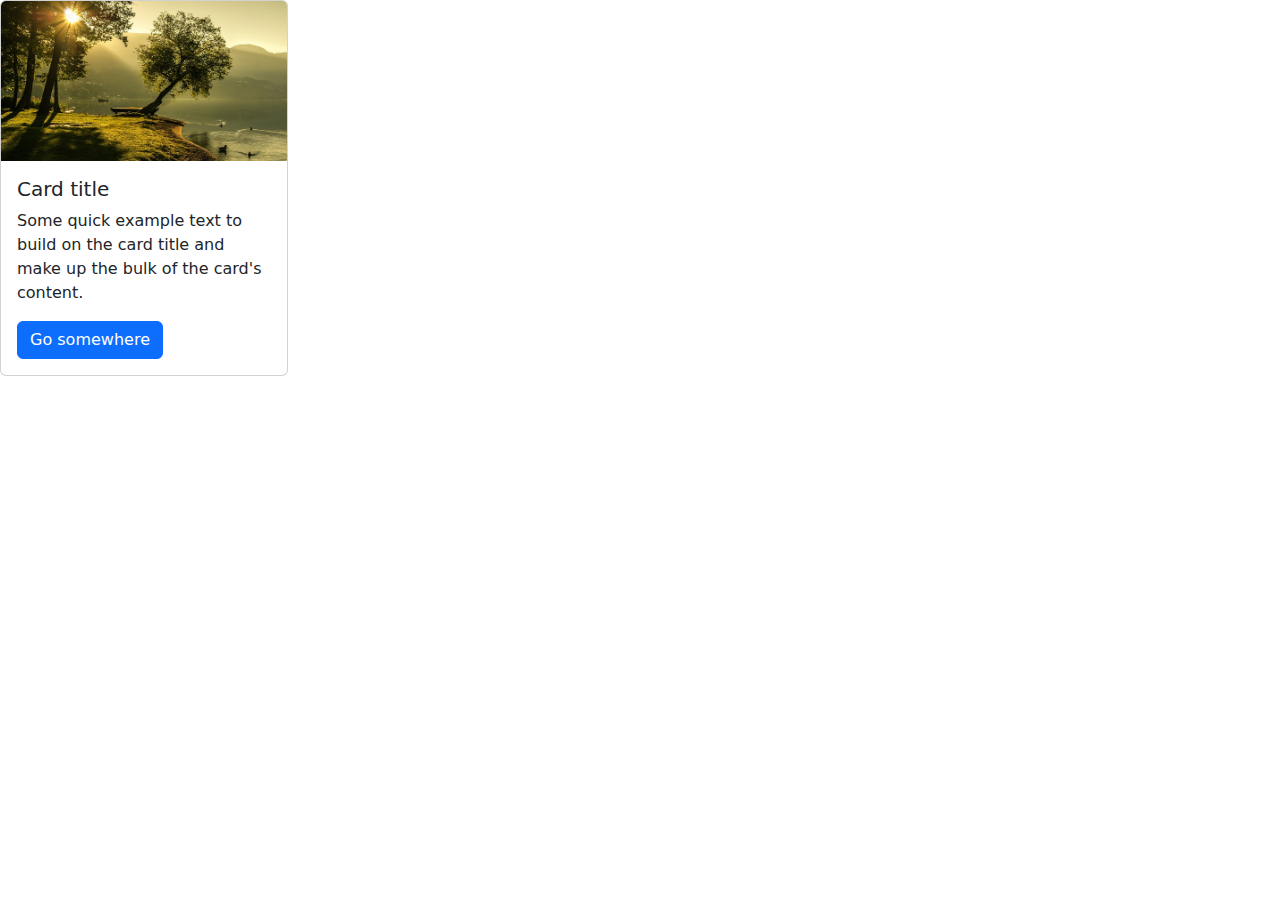
==== lugares.html @ 43816510 "proyecto" ====
<!DOCTYPE html>
<html lang="es">
  <head>
    <meta charset="utf-8" />
    <meta name="viewport" content="width=device-width, initial-scale=1" />
    <title>HTML+CSS</title>
    <link href="css/bootstrap.min.css" rel="stylesheet" />
    <link rel="stylesheet" href="css/font/bootstrap-icons.min.css">
  </head>
  <body>
    <div class="card" style="width: 18rem;">
      <img src="images/paisaje1.png" class="card-img-top" alt="paisaje1">
      <div class="card-body">
        <h5 class="card-title">Card title</h5>
        <p class="card-text">Some quick example text to build on the card title and make up the bulk of the card's content.</p>
        <a href="#" class="btn btn-primary">Go somewhere</a>
      </div>
    </div>
      <script src="js/bootstrap.bundle.min.js"></script>
      <script>
        function Saludo() {
          alert("Esperaaaaaaaaaaaaaaaaaaaa");
        }
      </script>
  </html>
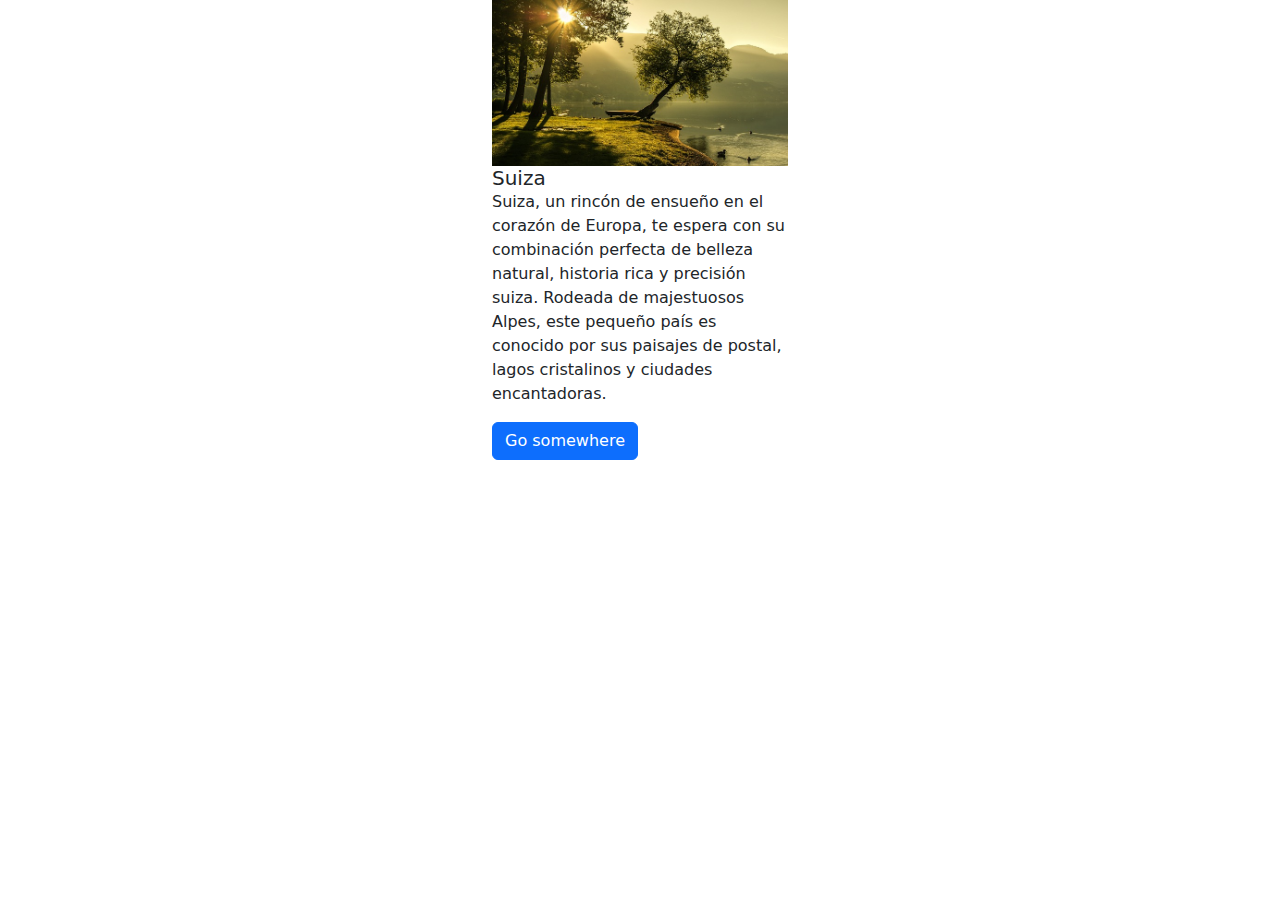
==== commit 23e807b6: "proyecto" ====
--- a/lugares.html
+++ b/lugares.html
@@ -6,13 +6,17 @@
     <title>HTML+CSS</title>
     <link href="css/bootstrap.min.css" rel="stylesheet" />
     <link rel="stylesheet" href="css/font/bootstrap-icons.min.css">
+    <link rel="stylesheet" href="css/styles2.css">
   </head>
   <body>
-    <div class="card" style="width: 18rem;">
+    <div class="container" class="card" style="width: 20rem;">
       <img src="images/paisaje1.png" class="card-img-top" alt="paisaje1">
       <div class="card-body">
-        <h5 class="card-title">Card title</h5>
-        <p class="card-text">Some quick example text to build on the card title and make up the bulk of the card's content.</p>
+        <h5 class="card-title">Suiza</h5>
+        <p class="card-text">
+          Suiza, un rincón de ensueño en el corazón de Europa, te espera con su combinación perfecta de belleza natural, historia rica y precisión suiza. Rodeada de majestuosos Alpes, este pequeño país es conocido por sus paisajes de postal, lagos cristalinos y ciudades encantadoras.
+          
+          </p>
         <a href="#" class="btn btn-primary">Go somewhere</a>
       </div>
     </div>
--- a/css/styles2.css
+++ b/css/styles2.css
@@ -0,0 +1,3 @@
+.body {
+    background: url(https://img.freepik.com/vector-gratis/fondo-escritorio-moderno-vector-diseno-azul-geometrico_53876-135923.jpg?w=740&t=st=1694053117~exp=1694053717~hmac=87327f58bc742d68bd869ce7e7176e1f64639bf086c88d826f60a5233184f432);
+}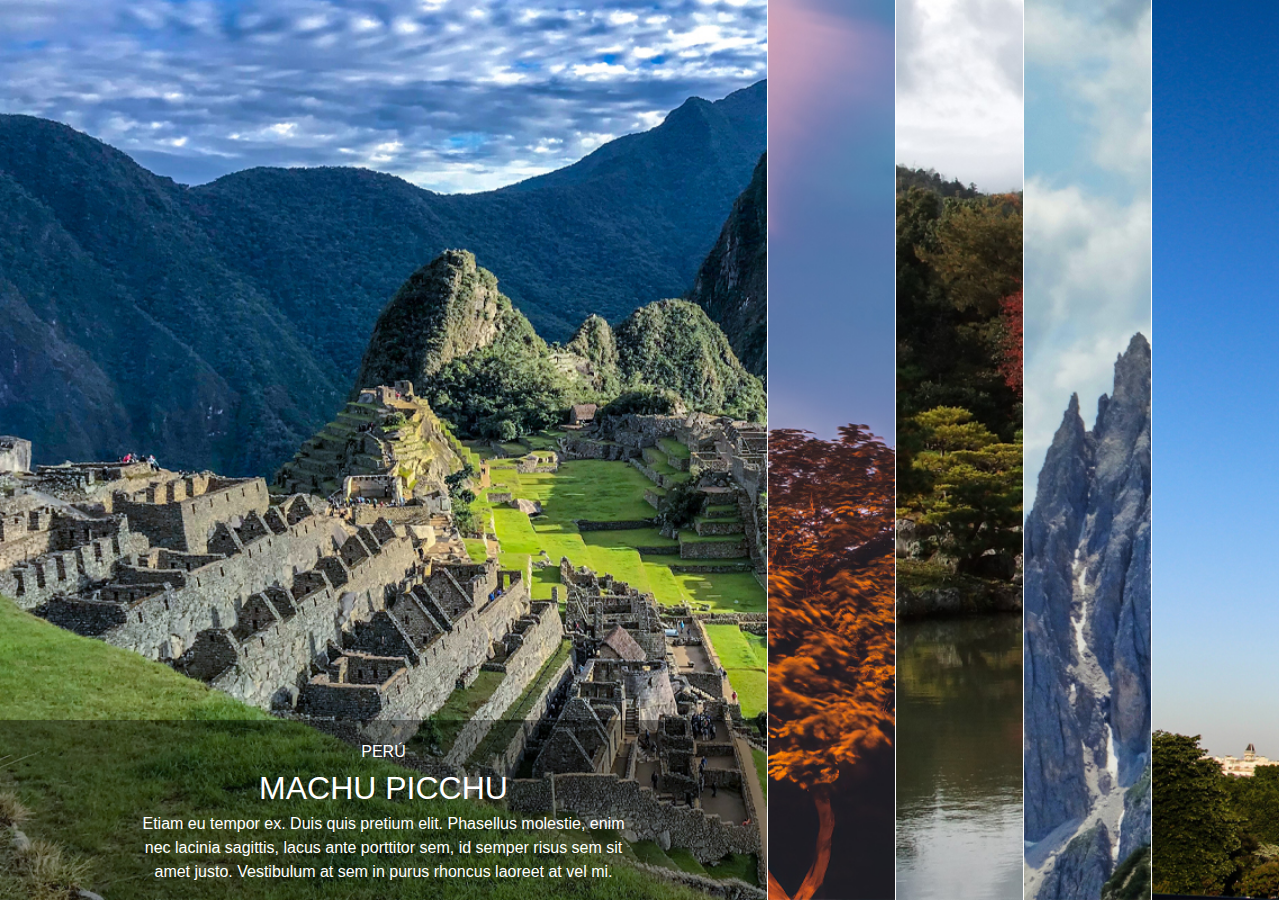
==== commit d18c5edc: "proyecto" ====
--- a/lugares.html
+++ b/lugares.html
@@ -5,25 +5,73 @@
     <meta name="viewport" content="width=device-width, initial-scale=1" />
     <title>HTML+CSS</title>
     <link href="css/bootstrap.min.css" rel="stylesheet" />
-    <link rel="stylesheet" href="css/font/bootstrap-icons.min.css">
-    <link rel="stylesheet" href="css/styles2.css">
+    <link rel="stylesheet" href="css/font/bootstrap-icons.min.css" />
+    <link rel="stylesheet" href="estilos.css" />
   </head>
   <body>
-    <div class="container" class="card" style="width: 20rem;">
-      <img src="images/paisaje1.png" class="card-img-top" alt="paisaje1">
-      <div class="card-body">
-        <h5 class="card-title">Suiza</h5>
-        <p class="card-text">
-          Suiza, un rincón de ensueño en el corazón de Europa, te espera con su combinación perfecta de belleza natural, historia rica y precisión suiza. Rodeada de majestuosos Alpes, este pequeño país es conocido por sus paisajes de postal, lagos cristalinos y ciudades encantadoras.
-          
-          </p>
-        <a href="#" class="btn btn-primary">Go somewhere</a>
-      </div>
-    </div>
-      <script src="js/bootstrap.bundle.min.js"></script>
-      <script>
-        function Saludo() {
-          alert("Esperaaaaaaaaaaaaaaaaaaaa");
-        }
-      </script>
-  </html>     +    <main class="content">
+      <ul>
+        <li>
+          <div class="content">
+            <span>PERÚ</span>
+            <h2>MACHU PICCHU</h2>
+            <p>
+              Etiam eu tempor ex. Duis quis pretium elit. Phasellus molestie,
+              enim nec lacinia sagittis, lacus ante porttitor sem, id semper
+              risus sem sit amet justo. Vestibulum at sem in purus rhoncus
+              laoreet at vel mi.
+            </p>
+          </div>
+        </li>
+        <li>
+          <div class="content">
+            <span>DUBAI</span>
+            <h2>BURJ KHALIFA</h2>
+            <p>
+              Integer id eros euismod dui cursus pharetra. Donec sed consequat
+              tortor, nec egestas erat. Donec et condimentum nunc, non malesuada
+              purus. In sed libero ut nunc tincidunt finibus ultricies quis
+              libero.
+            </p>
+          </div>
+        </li>
+        <li>
+          <div class="content">
+            <span>JAPAN</span>
+            <h2>KYOTO TEMPLE</h2>
+            <p>
+              Phasellus at nisl quis ligula interdum interdum vitae in orci.
+              Nunc hendrerit sagittis fringilla. Nullam gravida condimentum
+              erat, non scelerisque erat molestie non. Donec eu pellentesque
+              dolor.
+            </p>
+          </div>
+        </li>
+        <li>
+          <div class="content">
+            <span>CROATIA</span>
+            <h2>ALPS VALLEY</h2>
+            <p>
+              Etiam nec ex eu turpis viverra faucibus nec et felis. Ut urna
+              ante, sodales eu suscipit eget, interdum eget velit. Mauris erat
+              dui, viverra nec ligula ut, finibus viverra massa. Sed sed mauris
+              odio.
+            </p>
+          </div>
+        </li>
+        <li>
+          <div class="content">
+            <span>FRANCE</span>
+            <h2>EIFFEL TOWER</h2>
+            <p>
+              In vel commodo risus, egestas efficitur nibh. Vestibulum ac
+              pulvinar tortor. Nullam euismod dui nunc, fermentum semper ante
+              varius non. Nullam maximus commodo ullamcorper. Duis a elit eget
+              mi egestas ullamcorper in eu diam.
+            </p>
+          </div>
+        </li>
+      </ul>
+    </main>
+  </body>
+</html>
--- a/estilos.css
+++ b/estilos.css
@@ -0,0 +1,89 @@
+body {
+    margin: 0;
+    padding: 0;
+    font-family: sans-serif;
+    overflow-x: hidden;
+}
+.content{
+    justify-content: center;
+    
+}
+ul {
+    position: absolute;
+    top: 0;
+    left: 0;
+    width: 100%;
+    height: 100vh;
+    background-color: #ccc;
+    margin: 0;
+    padding: 0;
+}
+ul li {
+    list-style: none;
+    position: relative;
+    width: 20%;
+    height: 100%;
+    border-right: 1px solid #FFF;
+    float: left;
+    box-sizing: border-box;
+    transition: 0.5s;
+    text-align: center;
+    overflow: hidden;
+}
+ul li:nth-child(1) {
+    background: url(images/image1.jpg);
+    background-size: cover;
+    background-position: left top;
+}
+ul li:nth-child(2) {
+    background: url(images/image2.jpg);
+    background-size: cover;
+    background-position: left top;
+}
+ul li:nth-child(3) {
+    background: url(images/image3.jpg);
+    background-size: cover;
+    background-position: left top;
+}
+ul li:nth-child(4) {
+    background: url(/images/image4.jpg);
+    background-size: cover;
+    background-position: left top;
+}
+ul li:nth-child(5){
+    background: url(/images/image5.jpg);
+    background-size: cover;
+    background-position: left top;
+}
+ul:hover li {
+    width: 10%;
+}
+ul li:hover {
+    width: 60%;
+}
+ul li .content {
+    position: absolute;
+    bottom: -100%;
+    left: 0;
+    height: 20%;
+    width: 100%;
+    padding: 20px;
+    background-color: rgba(0,0,0,0.4);
+    box-sizing: border-box;
+    color: #FFF;
+    opacity: 1;
+}
+ul li .content h2 {
+    margin-top: 5px;
+    margin-bottom: 5px;
+}
+ul li .content p {
+    width: 70%;
+    margin: auto;
+    margin-top: 0px;
+}
+ul li:hover .content {
+    bottom: 0;
+    transition: 0.5s;
+    transition-delay: 0.5s;
+}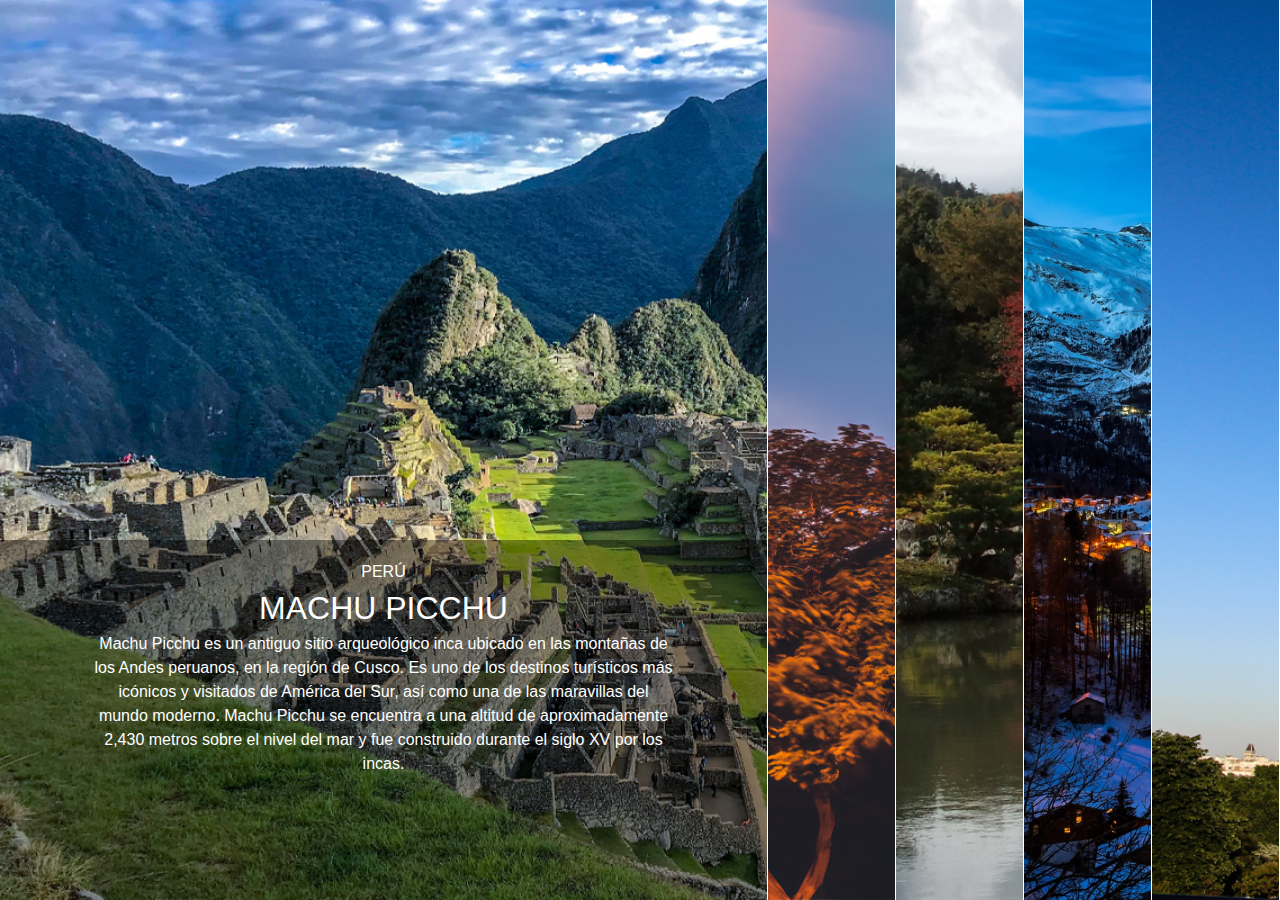
==== commit 44c4571c: "proyecto" ====
--- a/lugares.html
+++ b/lugares.html
@@ -16,10 +16,7 @@
             <span>PERÚ</span>
             <h2>MACHU PICCHU</h2>
             <p>
-              Etiam eu tempor ex. Duis quis pretium elit. Phasellus molestie,
-              enim nec lacinia sagittis, lacus ante porttitor sem, id semper
-              risus sem sit amet justo. Vestibulum at sem in purus rhoncus
-              laoreet at vel mi.
+              Machu Picchu es un antiguo sitio arqueológico inca ubicado en las montañas de los Andes peruanos, en la región de Cusco. Es uno de los destinos turísticos más icónicos y visitados de América del Sur, así como una de las maravillas del mundo moderno. Machu Picchu se encuentra a una altitud de aproximadamente 2,430 metros sobre el nivel del mar y fue construido durante el siglo XV por los incas.
             </p>
           </div>
         </li>
@@ -28,10 +25,7 @@
             <span>DUBAI</span>
             <h2>BURJ KHALIFA</h2>
             <p>
-              Integer id eros euismod dui cursus pharetra. Donec sed consequat
-              tortor, nec egestas erat. Donec et condimentum nunc, non malesuada
-              purus. In sed libero ut nunc tincidunt finibus ultricies quis
-              libero.
+              Burj Khalifa es un hito arquitectónico de renombre mundial que simboliza la ambición y la innovación de Dubái. Ofrece una experiencia única para los visitantes que desean disfrutar de vistas panorámicas de la ciudad desde su plataforma de observación y es una parte integral del paisaje urbano de Dubái.
             </p>
           </div>
         </li>
@@ -40,34 +34,25 @@
             <span>JAPAN</span>
             <h2>KYOTO TEMPLE</h2>
             <p>
-              Phasellus at nisl quis ligula interdum interdum vitae in orci.
-              Nunc hendrerit sagittis fringilla. Nullam gravida condimentum
-              erat, non scelerisque erat molestie non. Donec eu pellentesque
-              dolor.
+              puedes explorar en Kyoto. Cada uno tiene su propia historia, arquitectura y belleza única, y visitarlos es una experiencia enriquecedora para aprender sobre la cultura y la espiritualidad japonesas.
             </p>
           </div>
         </li>
         <li>
           <div class="content">
-            <span>CROATIA</span>
-            <h2>ALPS VALLEY</h2>
+            <span>SUIZA</span>
+            <h2>ALPES</h2>
             <p>
-              Etiam nec ex eu turpis viverra faucibus nec et felis. Ut urna
-              ante, sodales eu suscipit eget, interdum eget velit. Mauris erat
-              dui, viverra nec ligula ut, finibus viverra massa. Sed sed mauris
-              odio.
+              Los Alpes suizos son un destino muy popular para los amantes de la naturaleza, los deportes de invierno y los entusiastas de la montaña, y ofrecen una amplia variedad de opciones para los visitantes que desean explorar esta hermosa parte de Suiza.
             </p>
           </div>
         </li>
         <li>
           <div class="content">
             <span>FRANCE</span>
-            <h2>EIFFEL TOWER</h2>
+            <h2>TORRE EIFFIEL</h2>
             <p>
-              In vel commodo risus, egestas efficitur nibh. Vestibulum ac
-              pulvinar tortor. Nullam euismod dui nunc, fermentum semper ante
-              varius non. Nullam maximus commodo ullamcorper. Duis a elit eget
-              mi egestas ullamcorper in eu diam.
+              La Torre Eiffel es un símbolo indiscutible de París y de Francia en su conjunto. Su belleza arquitectónica y su significado histórico la han convertido en uno de los lugares más emblemáticos del mundo y un destino turístico de renombre internacional.
             </p>
           </div>
         </li>
--- a/estilos.css
+++ b/estilos.css
@@ -65,7 +65,7 @@
     position: absolute;
     bottom: -100%;
     left: 0;
-    height: 20%;
+    height: 40%;
     width: 100%;
     padding: 20px;
     background-color: rgba(0,0,0,0.4);
@@ -78,7 +78,7 @@
     margin-bottom: 5px;
 }
 ul li .content p {
-    width: 70%;
+    width: 80%;
     margin: auto;
     margin-top: 0px;
 }
